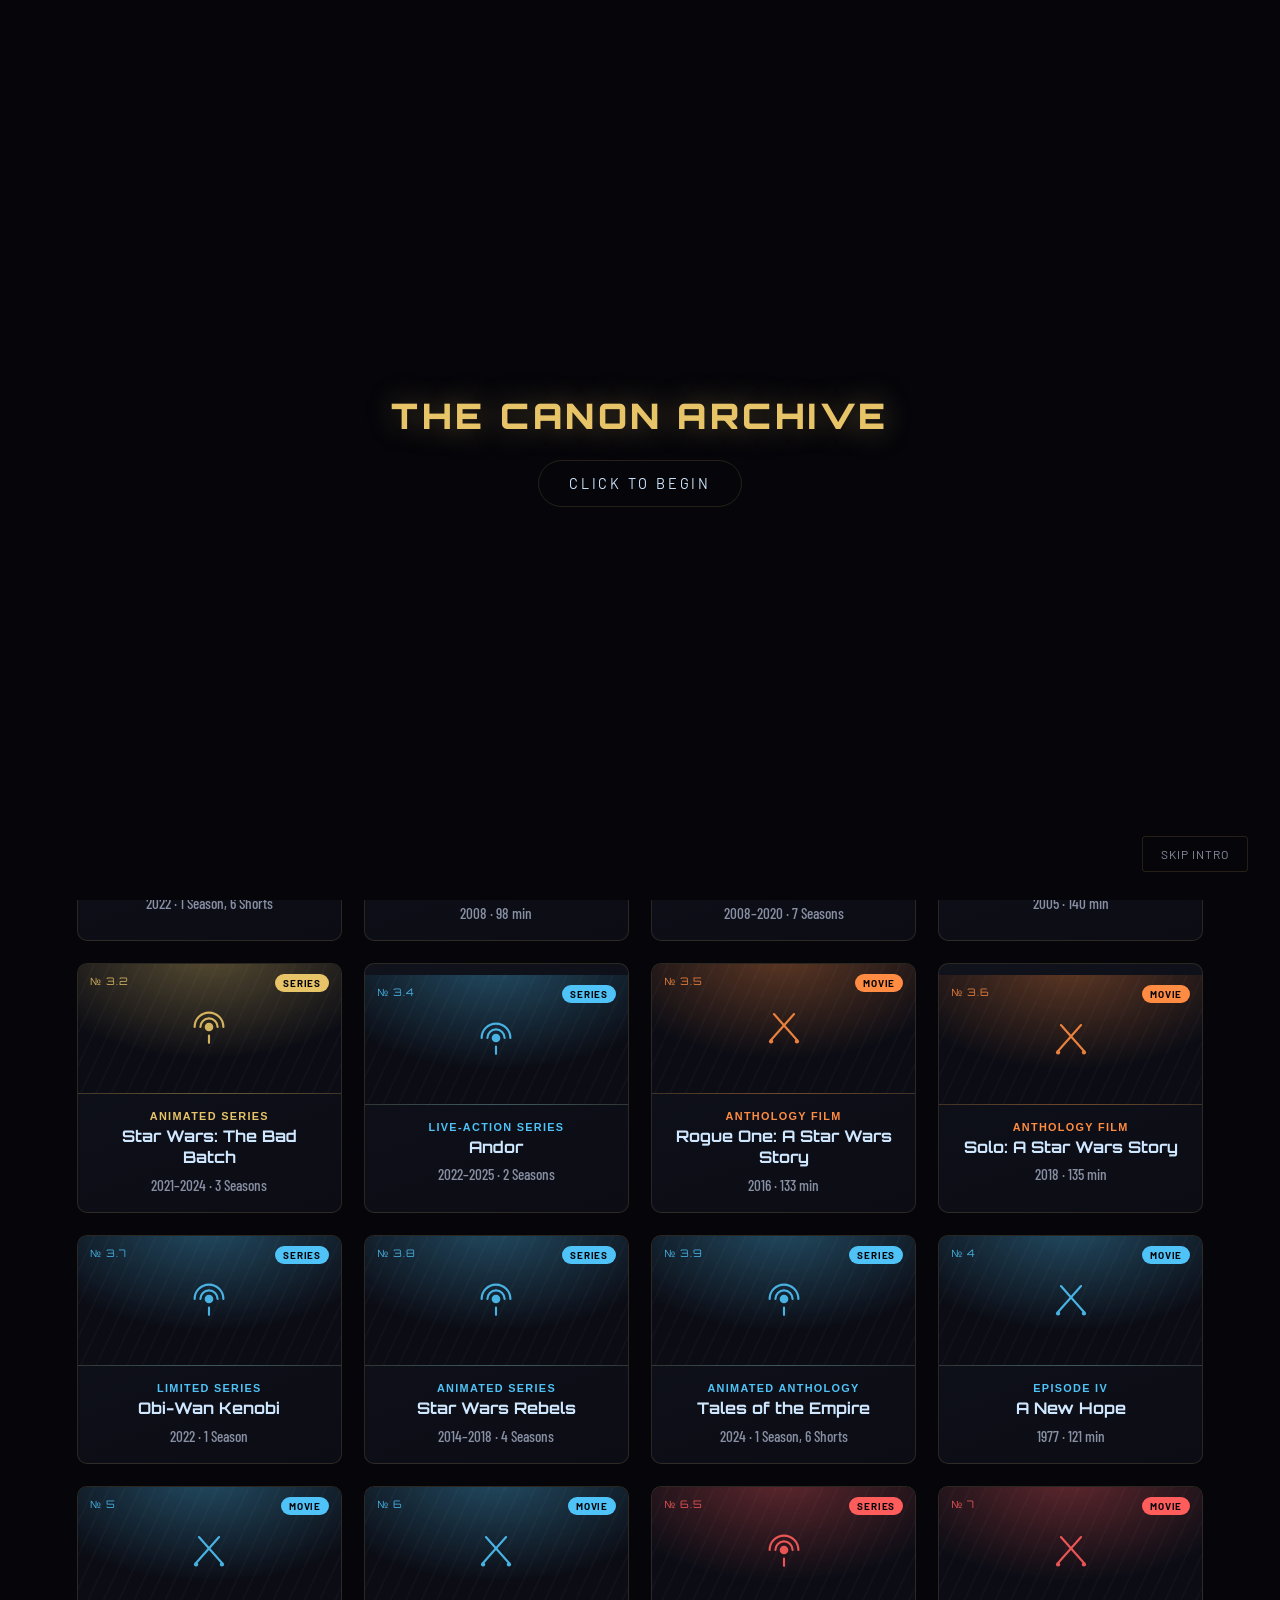
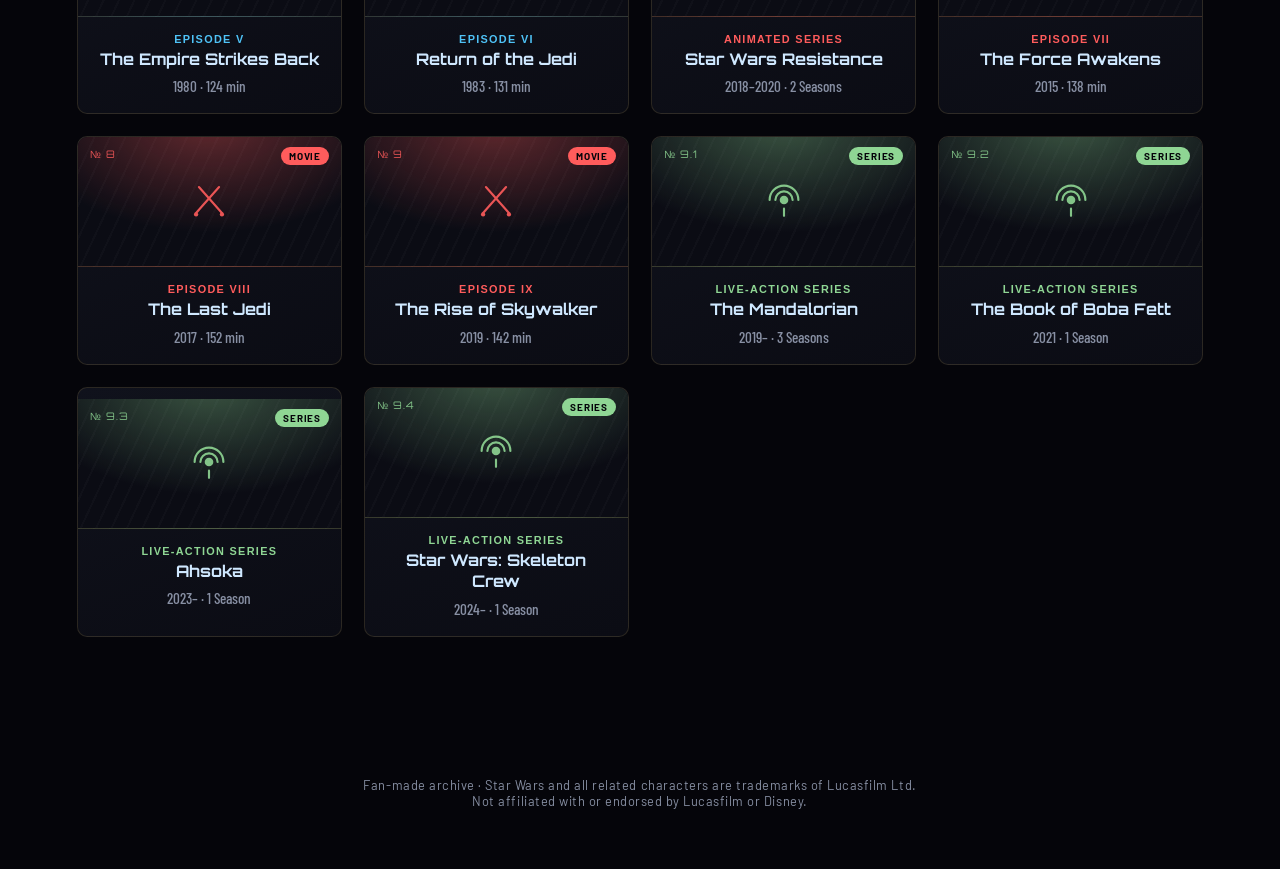
==== index.html @ 697b6c73 "Add files via upload" ====
<!DOCTYPE html>
<html lang="en">
<head>
<meta charset="UTF-8">
<meta name="viewport" content="width=device-width, initial-scale=1.0">
<title>The Canon Archive — A Complete Star Wars Chronicle</title>
<meta name="description" content="Every canon Star Wars film and series, in one archive.">
<link rel="preconnect" href="https://fonts.googleapis.com">
<link rel="preconnect" href="https://fonts.gstatic.com" crossorigin>
<link href="https://fonts.googleapis.com/css2?family=Orbitron:wght@600;700;900&family=Barlow+Condensed:wght@500;600;700&family=Barlow:wght@400;500;600;700&display=swap" rel="stylesheet">
<link rel="stylesheet" href="style.css">
</head>
<body>

<div id="starfield" aria-hidden="true"></div>

<!-- Opening crawl -->
<div id="crawl-screen" role="presentation">
  <div id="begin-prompt" role="button" tabindex="0" aria-label="Click to begin">
    <div class="begin-prompt-inner">
      <span class="begin-prompt-title">THE CANON ARCHIVE</span>
      <span class="begin-prompt-cta">Click to Begin</span>
    </div>
  </div>
  <div class="crawl-logo">
    A LONG TIME AGO, CATALOGUED IN A DATABASE FAR, FAR AWAY
    <span>EPISODES · STORIES · CHRONICLES</span>
  </div>
  <div class="crawl-viewport">
    <div class="crawl-text">
      <h2>THE CANON ARCHIVE</h2>
      <p>
        For nearly five decades, one saga has spread across generations —
        from a single desert farm boy to a galaxy of rebels, smugglers,
        clones, and Jedi.
      </p>
      <p>
        This archive gathers every film and series recognized as official
        canon: the nine chapters of the Skywalker Saga, the anthology
        films that widen the frame, and the animated and live-action
        series that fill in the spaces between.
      </p>
      <p>
        Old myths and forgotten timelines are set aside. Only the
        current, official record remains.
      </p>
      <p>
        Browse by era. Filter by format. Click any entry for its
        full chronicle.
      </p>
      <p>
        The Archive awaits...
      </p>
    </div>
  </div>
  <button id="skip-crawl">Skip Intro</button>
  <audio id="theme-audio" src="media/swmt.mp3" preload="auto"></audio>
</div>

<header class="site-header">
  <h1 class="site-title">THE CANON ARCHIVE</h1>
  <div class="site-subtitle">Every Film &amp; Series · Official Canon Only</div>
  <div class="header-rule"></div>
</header>

<div class="controls" id="filters"></div>
<p id="result-count" style="text-align:center; color:var(--muted); font-family:var(--font-ui); font-size:0.8rem; margin:6px 0 0;"></p>

<main>
  <div class="grid" id="grid"></div>
</main>

<div id="modal-overlay" tabindex="-1">
  <div class="modal" id="modal-content" role="dialog" aria-modal="true"></div>
</div>

<footer>
  Fan-made archive · Star Wars and all related characters are trademarks of Lucasfilm Ltd.<br>
  Not affiliated with or endorsed by Lucasfilm or Disney.
</footer>

<script src="data.js"></script>
<script src="script.js"></script>
</body>
</html>
---- style.css ----
/* =========================================================
   STAR WARS CANON ARCHIVE — STYLE
   Palette: void black, imperial gold, saber blue/red, rebel orange
   Display face: Orbitron (tech/legend feel)
   Body face: Barlow Condensed (clean, high-contrast readability)
   ========================================================= */

:root {
  --void: #05050a;
  --void-2: #0b0c14;
  --panel: #10121c;
  --panel-line: rgba(232, 196, 104, 0.14);
  --gold: #e8c468;
  --gold-bright: #ffe08a;
  --ice: #cfe8ff;
  --muted: #8890a4;
  --saber-blue: #4fc3f7;
  --saber-red: #ff5c5c;
  --rebel-orange: #ff8c42;

  --font-display: 'Orbitron', sans-serif;
  --font-body: 'Barlow Condensed', sans-serif;
  --font-ui: 'Barlow', sans-serif;
}

* { box-sizing: border-box; }
html { scroll-behavior: smooth; }

body {
  margin: 0;
  background: var(--void);
  color: var(--ice);
  font-family: var(--font-ui);
  min-height: 100vh;
  overflow-x: hidden;
}

/* -------------------- Starfield -------------------- */
#starfield {
  position: fixed;
  inset: 0;
  z-index: -2;
  background: var(--void);
}
#starfield::before,
#starfield::after {
  content: "";
  position: absolute;
  inset: -200px;
  background-image:
    radial-gradient(1.5px 1.5px at 20px 30px, #fff, transparent),
    radial-gradient(1px 1px at 90px 150px, #fff, transparent),
    radial-gradient(1.5px 1.5px at 160px 60px, #cfe8ff, transparent),
    radial-gradient(1px 1px at 230px 200px, #fff, transparent),
    radial-gradient(1.5px 1.5px at 300px 100px, #fff, transparent),
    radial-gradient(1px 1px at 340px 260px, #cfe8ff, transparent),
    radial-gradient(1.5px 1.5px at 400px 40px, #fff, transparent),
    radial-gradient(1px 1px at 60px 220px, #fff, transparent);
  background-repeat: repeat;
  background-size: 420px 420px;
  opacity: 0.55;
  animation: drift 140s linear infinite;
}
#starfield::after {
  background-size: 620px 620px;
  opacity: 0.3;
  animation-duration: 220s;
  animation-direction: reverse;
}
@keyframes drift {
  from { transform: translateY(0); }
  to   { transform: translateY(-1200px); }
}

/* -------------------- Click-to-begin gate -------------------- */
#begin-prompt {
  position: absolute;
  inset: 0;
  z-index: 5;
  display: flex;
  align-items: center;
  justify-content: center;
  background: var(--void);
  cursor: pointer;
  transition: opacity 0.6s ease;
}
#begin-prompt.hidden {
  opacity: 0;
  pointer-events: none;
}
.begin-prompt-inner {
  display: flex;
  flex-direction: column;
  align-items: center;
  gap: 22px;
  text-align: center;
}
.begin-prompt-title {
  font-family: var(--font-display);
  font-weight: 900;
  letter-spacing: 0.1em;
  font-size: clamp(1.3rem, 4vw, 2.2rem);
  color: var(--gold);
  text-shadow: 0 0 30px rgba(232,196,104,0.4);
}
.begin-prompt-cta {
  font-family: var(--font-ui);
  letter-spacing: 0.2em;
  text-transform: uppercase;
  font-size: 0.9rem;
  color: var(--ice);
  border: 1px solid var(--panel-line);
  padding: 14px 30px;
  border-radius: 30px;
  animation: pulseGlow 2.2s ease-in-out infinite;
}
@keyframes pulseGlow {
  0%, 100% { border-color: var(--panel-line); color: var(--ice); }
  50% { border-color: var(--gold); color: var(--gold); }
}

/* Crawl elements stay dormant until .playing is added (on click) */
.crawl-logo {
  animation: none;
}
#crawl-screen.playing .crawl-logo {
  animation: logoFade 3s ease-in 0.3s forwards;
}
.crawl-text {
  animation: none;
  bottom: -10%;
}
#crawl-screen.playing .crawl-text {
  animation: crawlUp 19s linear 3.4s 1;
}

/* -------------------- Opening Crawl -------------------- */
#crawl-screen {
  position: fixed;
  inset: 0;
  z-index: 100;
  background: var(--void);
  display: flex;
  align-items: center;
  justify-content: center;
  overflow: hidden;
  transition: opacity 0.9s ease;
}
#crawl-screen.hidden {
  opacity: 0;
  pointer-events: none;
}
.crawl-logo {
  position: absolute;
  top: 14%;
  left: 50%;
  transform: translateX(-50%);
  font-family: var(--font-display);
  font-weight: 900;
  letter-spacing: 0.12em;
  font-size: clamp(1.4rem, 4vw, 2.4rem);
  color: var(--gold);
  text-align: center;
  opacity: 0;
  text-shadow: 0 0 30px rgba(232,196,104,0.5);
}
.crawl-logo span {
  display: block;
  font-size: 0.4em;
  letter-spacing: 0.5em;
  color: var(--muted);
  margin-top: 0.6em;
}
@keyframes logoFade {
  0% { opacity: 0; }
  20% { opacity: 1; }
  80% { opacity: 1; }
  100% { opacity: 0; }
}
.crawl-viewport {
  position: absolute;
  bottom: 0;
  width: 100%;
  height: 75%;
  overflow: hidden;
  perspective: 400px;
  perspective-origin: 50% 100%;
}
.crawl-text {
  position: absolute;
  bottom: -10%;
  left: 50%;
  width: 46%;
  transform-origin: 50% 100%;
  transform: translateX(-50%) rotateX(25deg);
  text-align: center;
  color: var(--gold);
  font-family: var(--font-display);
  font-weight: 700;
  line-height: 1.9;
}
.crawl-text h2 {
  font-size: clamp(1rem, 2vw, 1.3rem);
  letter-spacing: 0.08em;
  margin: 2em 0 1em;
}
.crawl-text p {
  font-family: var(--font-body);
  font-size: clamp(1.1rem, 2.4vw, 1.6rem);
  font-weight: 600;
  letter-spacing: 0.02em;
  margin: 0 0 2.2em;
}
@keyframes crawlUp {
  0%   { bottom: -10%; }
  100% { bottom: 165%; }
}
#skip-crawl {
  position: absolute;
  bottom: 28px;
  right: 32px;
  z-index: 101;
  background: transparent;
  border: 1px solid var(--panel-line);
  color: var(--muted);
  font-family: var(--font-ui);
  letter-spacing: 0.08em;
  padding: 10px 18px;
  border-radius: 3px;
  cursor: pointer;
  text-transform: uppercase;
  font-size: 0.75rem;
  transition: all 0.2s ease;
}
#skip-crawl:hover, #skip-crawl:focus-visible {
  border-color: var(--gold);
  color: var(--gold);
}

/* -------------------- Header -------------------- */
header.site-header {
  padding: 90px 6vw 40px;
  text-align: center;
  position: relative;
}
.site-title {
  font-family: var(--font-display);
  font-weight: 900;
  font-size: clamp(2.2rem, 6vw, 4.2rem);
  letter-spacing: 0.06em;
  color: var(--gold);
  margin: 0;
  text-shadow: 0 0 40px rgba(232,196,104,0.35);
}
.site-subtitle {
  font-family: var(--font-body);
  font-weight: 500;
  letter-spacing: 0.35em;
  text-transform: uppercase;
  color: var(--muted);
  font-size: clamp(0.7rem, 1.5vw, 0.95rem);
  margin-top: 14px;
}
.header-rule {
  width: 120px;
  height: 2px;
  margin: 28px auto 0;
  background: linear-gradient(90deg, transparent, var(--gold), transparent);
}

/* -------------------- Filters -------------------- */
.controls {
  max-width: 1100px;
  margin: 0 auto;
  padding: 0 6vw 10px;
  display: flex;
  flex-wrap: wrap;
  gap: 10px;
  justify-content: center;
}
.filter-btn {
  font-family: var(--font-ui);
  background: var(--panel);
  border: 1px solid var(--panel-line);
  color: var(--muted);
  padding: 9px 18px;
  border-radius: 30px;
  cursor: pointer;
  font-size: 0.82rem;
  letter-spacing: 0.04em;
  transition: all 0.2s ease;
}
.filter-btn:hover { color: var(--ice); border-color: var(--gold); }
.filter-btn.active {
  background: var(--gold);
  color: #1a1305;
  border-color: var(--gold);
  font-weight: 700;
}

/* -------------------- Grid -------------------- */
main {
  max-width: 1300px;
  margin: 0 auto;
  padding: 30px 6vw 100px;
}
.grid {
  display: grid;
  grid-template-columns: repeat(auto-fill, minmax(230px, 1fr));
  gap: 22px;
}
.card {
  background: linear-gradient(160deg, var(--panel), var(--void-2));
  border: 1px solid var(--panel-line);
  border-radius: 10px;
  padding: 0;
  cursor: pointer;
  overflow: hidden;
  position: relative;
  transition: transform 0.25s ease, border-color 0.25s ease, box-shadow 0.25s ease;
}
.card:hover, .card:focus-visible {
  transform: translateY(-6px);
  border-color: var(--card-color, var(--gold));
  box-shadow: 0 14px 32px -12px rgba(0,0,0,0.6), 0 0 0 1px var(--card-color, var(--gold)) inset;
}
.card-art {
  height: 130px;
  position: relative;
  display: flex;
  align-items: center;
  justify-content: center;
  background:
    radial-gradient(120% 140% at 50% -10%, color-mix(in srgb, var(--card-color) 35%, transparent), transparent 60%),
    repeating-linear-gradient(115deg, rgba(255,255,255,0.02) 0 2px, transparent 2px 14px),
    var(--void-2);
  border-bottom: 1px solid var(--panel-line);
}
.card-art svg { width: 46px; height: 46px; opacity: 0.9; }
.card-order {
  position: absolute;
  top: 10px;
  left: 12px;
  font-family: var(--font-display);
  font-size: 0.65rem;
  letter-spacing: 0.1em;
  color: var(--card-color);
  opacity: 0.85;
}
.card-type-tag {
  position: absolute;
  top: 10px;
  right: 12px;
  font-family: var(--font-ui);
  font-size: 0.62rem;
  text-transform: uppercase;
  letter-spacing: 0.08em;
  color: var(--void);
  background: var(--card-color);
  padding: 3px 8px;
  border-radius: 20px;
  font-weight: 700;
}
.card-body { padding: 16px 16px 18px; }
.card-body .subtitle {
  font-size: 0.68rem;
  text-transform: uppercase;
  letter-spacing: 0.12em;
  color: var(--card-color);
  font-weight: 700;
  margin-bottom: 4px;
}
.card-body h3 {
  font-family: var(--font-display);
  font-size: 1rem;
  line-height: 1.3;
  color: var(--ice);
  margin: 0 0 8px;
}
.card-body .year {
  font-family: var(--font-body);
  color: var(--muted);
  font-size: 0.95rem;
  font-weight: 500;
}

/* -------------------- Modal -------------------- */
#modal-overlay {
  position: fixed;
  inset: 0;
  background: rgba(2,2,6,0.82);
  backdrop-filter: blur(6px);
  display: flex;
  align-items: center;
  justify-content: center;
  z-index: 200;
  opacity: 0;
  pointer-events: none;
  transition: opacity 0.25s ease;
  padding: 20px;
}
#modal-overlay.open { opacity: 1; pointer-events: auto; }
.modal {
  width: min(640px, 100%);
  max-height: 86vh;
  overflow-y: auto;
  background: linear-gradient(170deg, var(--panel), var(--void-2));
  border: 1px solid var(--panel-line);
  border-radius: 14px;
  transform: translateY(20px) scale(0.98);
  transition: transform 0.25s ease;
  position: relative;
}
#modal-overlay.open .modal { transform: translateY(0) scale(1); }
.modal-art {
  height: 160px;
  display: flex;
  align-items: center;
  justify-content: center;
  background:
    radial-gradient(120% 160% at 50% -20%, color-mix(in srgb, var(--card-color) 40%, transparent), transparent 65%),
    var(--void-2);
  border-bottom: 1px solid var(--panel-line);
  border-radius: 14px 14px 0 0;
}
.modal-art svg { width: 64px; height: 64px; }
#modal-close {
  position: absolute;
  top: 14px;
  right: 16px;
  background: rgba(0,0,0,0.4);
  border: 1px solid var(--panel-line);
  color: var(--ice);
  width: 34px;
  height: 34px;
  border-radius: 50%;
  cursor: pointer;
  font-size: 1.1rem;
  line-height: 1;
  z-index: 2;
}
#modal-close:hover { border-color: var(--gold); color: var(--gold); }
.modal-body { padding: 26px 30px 32px; }
.modal-body .subtitle {
  font-size: 0.72rem;
  text-transform: uppercase;
  letter-spacing: 0.15em;
  color: var(--card-color);
  font-weight: 700;
  margin-bottom: 6px;
}
.modal-body h2 {
  font-family: var(--font-display);
  color: var(--gold-bright);
  font-size: clamp(1.3rem, 3vw, 1.8rem);
  margin: 0 0 10px;
  line-height: 1.25;
}
.modal-meta {
  display: flex;
  flex-wrap: wrap;
  gap: 14px;
  font-family: var(--font-body);
  color: var(--muted);
  font-size: 1rem;
  margin-bottom: 18px;
  padding-bottom: 18px;
  border-bottom: 1px solid var(--panel-line);
}
.modal-meta b { color: var(--ice); font-weight: 600; }
.modal-summary {
  font-family: var(--font-body);
  font-size: 1.18rem;
  line-height: 1.6;
  color: var(--ice);
  margin: 0 0 20px;
}
.modal-tags {
  display: flex;
  flex-wrap: wrap;
  gap: 8px;
}
.modal-tags span {
  font-family: var(--font-ui);
  font-size: 0.72rem;
  letter-spacing: 0.05em;
  color: var(--card-color);
  border: 1px solid var(--card-color);
  padding: 5px 12px;
  border-radius: 20px;
}

/* -------------------- Footer -------------------- */
footer {
  text-align: center;
  padding: 40px 20px 60px;
  color: var(--muted);
  font-family: var(--font-ui);
  font-size: 0.8rem;
  letter-spacing: 0.04em;
}

/* -------------------- Utility / a11y -------------------- */
:focus-visible { outline: 2px solid var(--gold); outline-offset: 2px; }

@media (prefers-reduced-motion: reduce) {
  #starfield::before, #starfield::after { animation: none; }
  .crawl-text { animation: none; bottom: 20%; }
  .crawl-logo { animation: none; opacity: 1; }
}

@media (max-width: 640px) {
  header.site-header { padding: 60px 6vw 30px; }
  .modal-body { padding: 22px 20px 26px; }
}
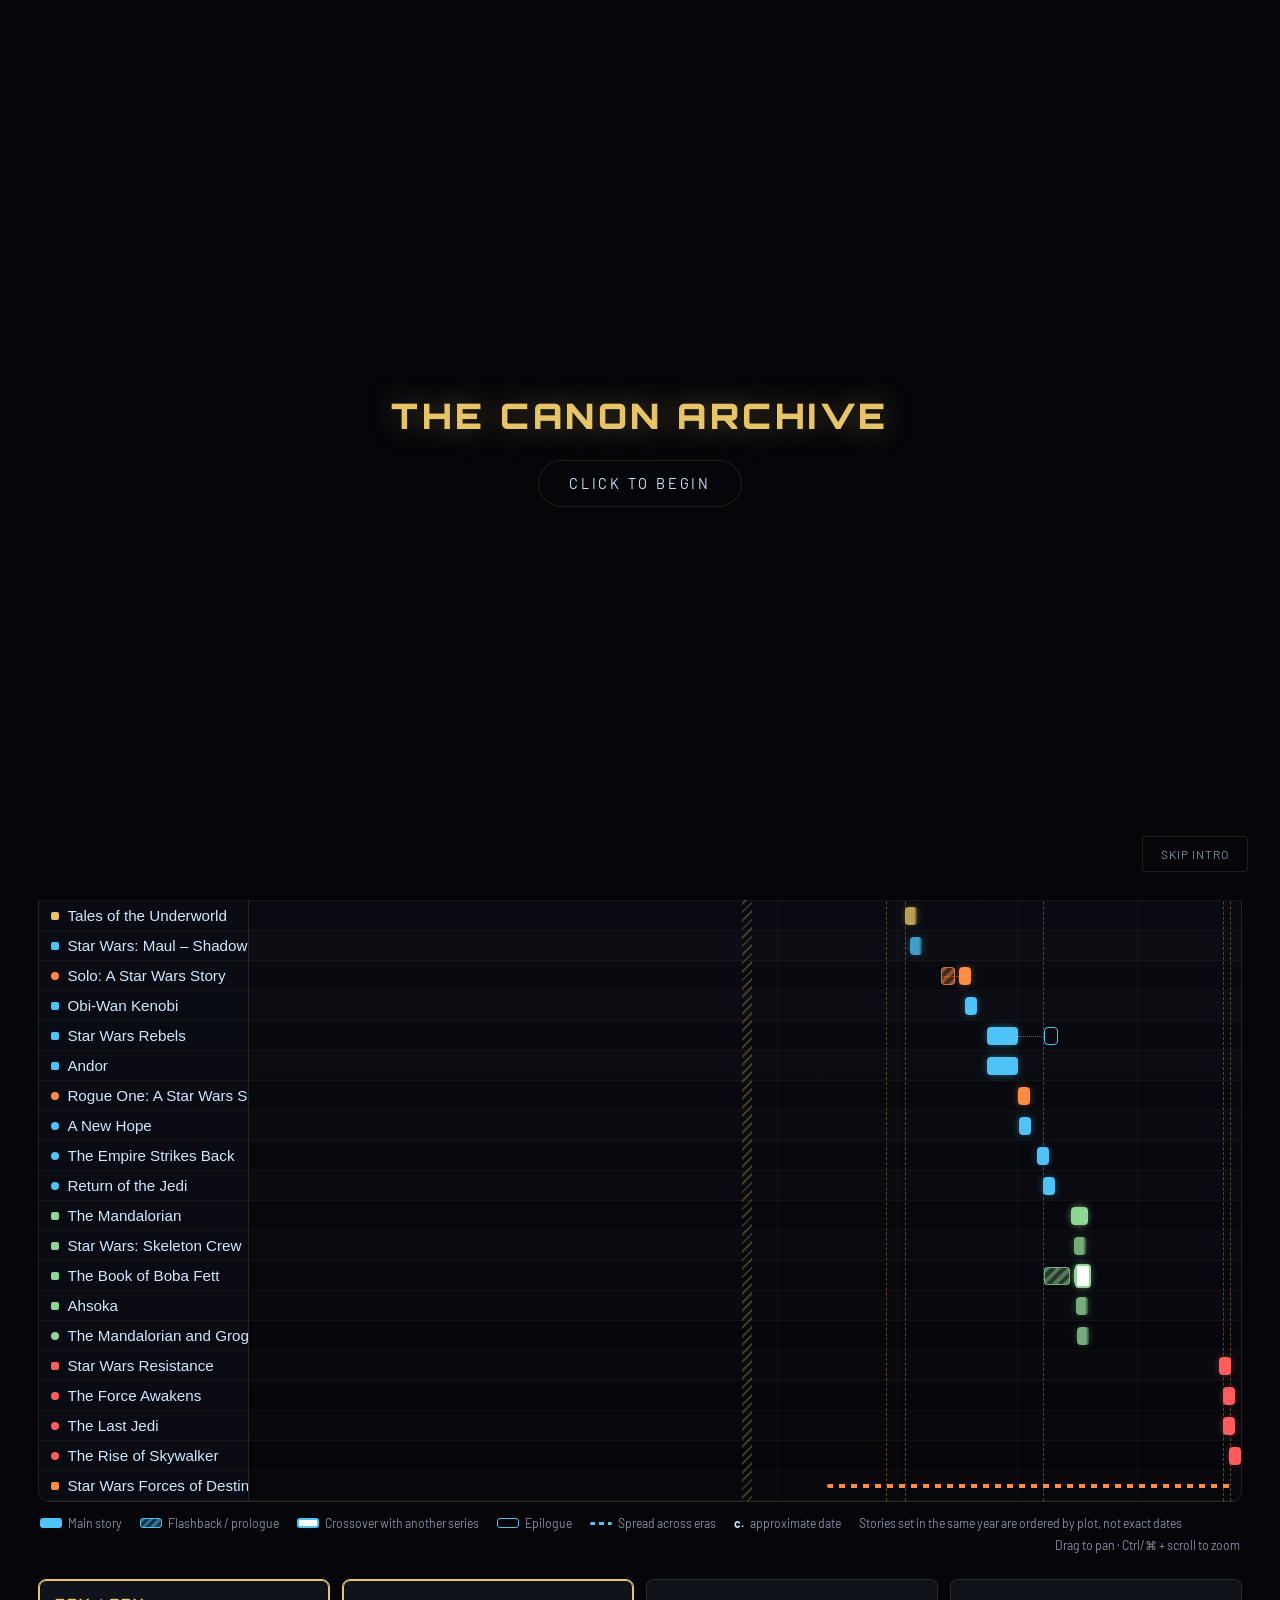
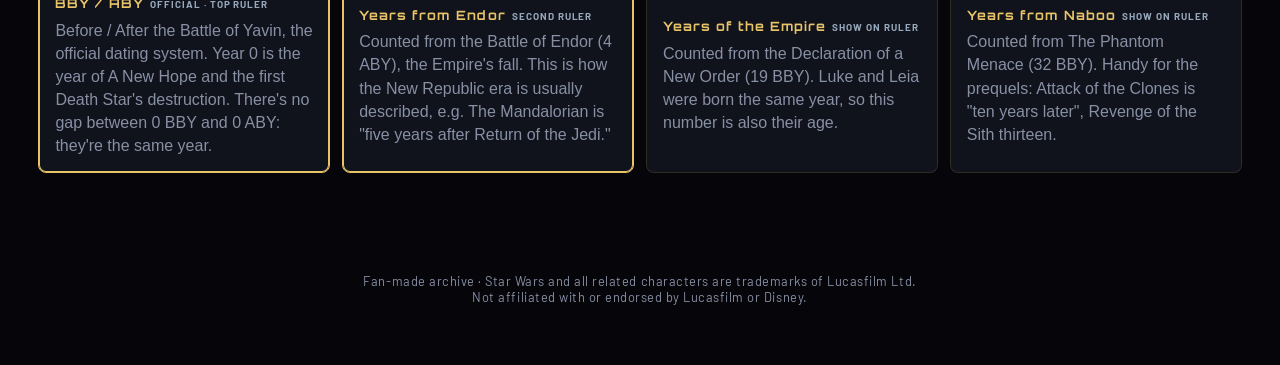
==== commit 799e51e3: "Add in-universe timeline view and fix opening crawl pacing - New Timeline tab (default): one lane pe" ====
--- a/index.html
+++ b/index.html
@@ -27,7 +27,8 @@
     <span>EPISODES · STORIES · CHRONICLES</span>
   </div>
   <div class="crawl-viewport">
-    <div class="crawl-text">
+    <div class="crawl-plane">
+     <div class="crawl-text" id="crawl-text">
       <h2>THE CANON ARCHIVE</h2>
       <p>
         For nearly five decades, one saga has spread across generations —
@@ -45,12 +46,14 @@
         current, official record remains.
       </p>
       <p>
-        Browse by era. Filter by format. Click any entry for its
-        full chronicle.
+        Follow the timeline from the High Republic to the Battle of
+        Exegol, or browse the full archive. Select any entry to open
+        its full chronicle.
       </p>
       <p>
         The Archive awaits...
       </p>
+     </div>
     </div>
   </div>
   <button id="skip-crawl">Skip Intro</button>
@@ -63,12 +66,45 @@
   <div class="header-rule"></div>
 </header>
 
-<div class="controls" id="filters"></div>
-<p id="result-count" style="text-align:center; color:var(--muted); font-family:var(--font-ui); font-size:0.8rem; margin:6px 0 0;"></p>
+<nav class="view-tabs" role="tablist" aria-label="View">
+  <button class="view-tab active" role="tab" data-view="timeline" aria-selected="true">Timeline</button>
+  <button class="view-tab" role="tab" data-view="archive" aria-selected="false">Archive</button>
+</nav>
 
-<main>
-  <div class="grid" id="grid"></div>
-</main>
+<section id="view-timeline" class="view">
+  <div class="tl-toolbar">
+    <div class="tl-presets" id="tl-presets"></div>
+    <div class="tl-zoom">
+      <button id="tl-zoom-out" aria-label="Zoom out">−</button>
+      <input type="range" id="tl-zoom" min="0" max="100" value="30" aria-label="Zoom">
+      <button id="tl-zoom-in" aria-label="Zoom in">+</button>
+    </div>
+  </div>
+  <div class="timeline" id="timeline">
+    <div class="tl-labels" id="tl-labels"></div>
+    <div class="tl-scroll" id="tl-scroll"><div class="tl-canvas" id="tl-canvas"></div></div>
+  </div>
+  <div class="tl-legend">
+    <span><i class="lg lg-main"></i>Main story</span>
+    <span><i class="lg lg-flashback"></i>Flashback / prologue</span>
+    <span><i class="lg lg-crossover"></i>Crossover with another series</span>
+    <span><i class="lg lg-epilogue"></i>Epilogue</span>
+    <span><i class="lg lg-range"></i>Spread across eras</span>
+    <span><b>c.</b> approximate date</span>
+    <span>Stories set in the same year are ordered by plot, not exact dates</span>
+    <span class="tl-hint">Drag to pan · Ctrl/⌘ + scroll to zoom</span>
+  </div>
+  <div class="tl-scales" id="tl-scales"></div>
+  <div id="tl-tip" role="tooltip"></div>
+</section>
+
+<section id="view-archive" class="view" hidden>
+  <div class="controls" id="filters"></div>
+  <p id="result-count" style="text-align:center; color:var(--muted); font-family:var(--font-ui); font-size:0.8rem; margin:6px 0 0;"></p>
+  <main>
+    <div class="grid" id="grid"></div>
+  </main>
+</section>
 
 <div id="modal-overlay" tabindex="-1">
   <div class="modal" id="modal-content" role="dialog" aria-modal="true"></div>
@@ -81,5 +117,6 @@
 
 <script src="data.js"></script>
 <script src="script.js"></script>
+<script src="timeline.js"></script>
 </body>
 </html>
--- a/style.css
+++ b/style.css
@@ -126,13 +126,6 @@
 #crawl-screen.playing .crawl-logo {
   animation: logoFade 3s ease-in 0.3s forwards;
 }
-.crawl-text {
-  animation: none;
-  bottom: -10%;
-}
-#crawl-screen.playing .crawl-text {
-  animation: crawlUp 19s linear 3.4s 1;
-}
 
 /* -------------------- Opening Crawl -------------------- */
 #crawl-screen {
@@ -185,24 +178,38 @@
   overflow: hidden;
   perspective: 400px;
   perspective-origin: 50% 100%;
-}
-.crawl-text {
-  position: absolute;
-  bottom: -10%;
+  /* Text fades out as it recedes toward the top */
+  -webkit-mask-image: linear-gradient(to bottom, transparent 0%, #000 35%);
+  mask-image: linear-gradient(to bottom, transparent 0%, #000 35%);
+}
+/* The tilted "floor" the text slides along. It's as tall as the viewport,
+   hinged at the bottom edge. */
+.crawl-plane {
+  position: absolute;
+  top: 0;
+  bottom: 0;
   left: 50%;
   width: 46%;
   transform-origin: 50% 100%;
   transform: translateX(-50%) rotateX(25deg);
+}
+/* Starts fully below the screen; script.js moves it up at a steady pace. */
+.crawl-text {
+  position: absolute;
+  top: 100%;
+  left: 0;
+  right: 0;
   text-align: center;
   color: var(--gold);
   font-family: var(--font-display);
   font-weight: 700;
   line-height: 1.9;
+  will-change: transform;
 }
 .crawl-text h2 {
   font-size: clamp(1rem, 2vw, 1.3rem);
   letter-spacing: 0.08em;
-  margin: 2em 0 1em;
+  margin: 0 0 1em;
 }
 .crawl-text p {
   font-family: var(--font-body);
@@ -211,10 +218,7 @@
   letter-spacing: 0.02em;
   margin: 0 0 2.2em;
 }
-@keyframes crawlUp {
-  0%   { bottom: -10%; }
-  100% { bottom: 165%; }
-}
+.crawl-text p:last-child { margin-bottom: 0; }
 #skip-crawl {
   position: absolute;
   bottom: 28px;
@@ -490,6 +494,346 @@
   border-radius: 20px;
 }
 
+/* -------------------- View tabs -------------------- */
+.view-tabs {
+  display: flex;
+  justify-content: center;
+  gap: 6px;
+  margin: 0 auto 26px;
+}
+.view-tab {
+  font-family: var(--font-display);
+  font-size: 0.8rem;
+  letter-spacing: 0.14em;
+  text-transform: uppercase;
+  background: transparent;
+  color: var(--muted);
+  border: 1px solid var(--panel-line);
+  padding: 11px 26px;
+  cursor: pointer;
+  transition: all 0.2s ease;
+}
+.view-tab:first-child { border-radius: 30px 0 0 30px; }
+.view-tab:last-child { border-radius: 0 30px 30px 0; }
+.view-tab:hover { color: var(--ice); border-color: var(--gold); }
+.view-tab.active { background: var(--gold); color: #1a1305; border-color: var(--gold); font-weight: 700; }
+
+/* -------------------- Timeline -------------------- */
+#view-timeline {
+  max-width: 1500px;
+  margin: 0 auto;
+  padding: 0 3vw 60px;
+  position: relative;
+}
+.tl-toolbar {
+  display: flex;
+  flex-wrap: wrap;
+  gap: 12px 20px;
+  align-items: center;
+  justify-content: space-between;
+  margin-bottom: 14px;
+}
+.tl-presets { display: flex; flex-wrap: wrap; gap: 8px; }
+.tl-presets button { font-size: 0.78rem; padding: 7px 14px; }
+.tl-zoom { display: flex; align-items: center; gap: 8px; }
+.tl-zoom button {
+  width: 30px; height: 30px; border-radius: 50%;
+  background: var(--panel); color: var(--ice);
+  border: 1px solid var(--panel-line); cursor: pointer; font-size: 1rem;
+}
+.tl-zoom button:hover { border-color: var(--gold); color: var(--gold); }
+.tl-zoom input { width: 160px; accent-color: var(--gold); }
+
+.timeline {
+  display: flex;
+  border: 1px solid var(--panel-line);
+  border-radius: 10px;
+  background: linear-gradient(180deg, rgba(16,18,28,0.92), rgba(5,5,10,0.92));
+  overflow: hidden;
+}
+.tl-labels {
+  flex: 0 0 210px;
+  min-width: 0;
+  border-right: 1px solid var(--panel-line);
+  background: rgba(11,12,20,0.95);
+  position: relative;
+  z-index: 2;
+}
+.tl-row-label {
+  display: flex;
+  align-items: center;
+  gap: 8px;
+  padding: 0 12px;
+  font-family: var(--font-body);
+  font-size: 0.95rem;
+  color: var(--ice);
+  white-space: nowrap;
+  overflow: hidden;
+  text-overflow: ellipsis;
+  border-bottom: 1px solid rgba(232,196,104,0.05);
+  box-sizing: border-box;
+}
+button.tl-row-label {
+  width: 100%;
+  background: none;
+  border-top: 0; border-left: 0; border-right: 0;
+  cursor: pointer;
+  text-align: left;
+}
+button.tl-row-label:hover { color: var(--gold-bright); background: rgba(232,196,104,0.05); }
+.tl-row-label .dot { flex: 0 0 8px; height: 8px; border-radius: 50%; background: var(--c); }
+.tl-row-label .dot.series { border-radius: 2px; }
+.tl-row-label.head {
+  font-family: var(--font-ui);
+  font-size: 0.66rem;
+  letter-spacing: 0.14em;
+  text-transform: uppercase;
+  color: var(--muted);
+}
+.tl-row-label select {
+  font-family: var(--font-ui);
+  font-size: 0.72rem;
+  background: var(--panel);
+  color: var(--ice);
+  border: 1px solid var(--panel-line);
+  border-radius: 4px;
+  padding: 3px 4px;
+  max-width: 100%;
+}
+.tl-scroll {
+  flex: 1;
+  overflow-x: auto;
+  overflow-y: hidden;
+  cursor: grab;
+  scrollbar-color: rgba(232,196,104,0.35) transparent;
+}
+.tl-scroll.dragging { cursor: grabbing; user-select: none; }
+.tl-canvas { position: relative; }
+
+.tl-era {
+  position: absolute;
+  top: 4px;
+  height: 24px;
+  border-radius: 4px;
+  background: color-mix(in srgb, var(--c) 18%, transparent);
+  border: 1px solid color-mix(in srgb, var(--c) 45%, transparent);
+  color: var(--c);
+  font-family: var(--font-ui);
+  font-size: 0.68rem;
+  font-weight: 700;
+  letter-spacing: 0.08em;
+  text-transform: uppercase;
+  display: flex;
+  align-items: center;
+  padding: 0 8px;
+  white-space: nowrap;
+  overflow: hidden;
+  box-sizing: border-box;
+}
+.tl-axis { position: absolute; left: 0; right: 0; border-bottom: 1px solid var(--panel-line); }
+.tl-tick { position: absolute; bottom: 0; width: 1px; background: rgba(207,232,255,0.25); height: 6px; }
+.tl-tick.major { height: 12px; background: rgba(232,196,104,0.6); }
+.tl-tick-label {
+  position: absolute;
+  bottom: 13px;
+  transform: translateX(-50%);
+  font-family: var(--font-body);
+  font-size: 0.82rem;
+  color: var(--ice);
+  white-space: nowrap;
+}
+.tl-axis.secondary .tl-tick-label { color: var(--muted); font-size: 0.75rem; }
+.tl-tick-label.zero { color: var(--gold-bright); font-weight: 700; }
+.tl-break {
+  position: absolute;
+  top: 0; bottom: 0;
+  width: 10px;
+  margin-left: -5px;
+  background: repeating-linear-gradient(135deg, rgba(232,196,104,0.25) 0 2px, transparent 2px 6px);
+  pointer-events: none;
+}
+.tl-grid { position: absolute; top: 0; bottom: 0; width: 1px; background: rgba(207,232,255,0.045); pointer-events: none; }
+.tl-guide {
+  position: absolute;
+  bottom: 0;
+  width: 0;
+  border-left: 1px dashed rgba(232,196,104,0.35);
+  pointer-events: none;
+}
+.tl-event {
+  position: absolute;
+  display: flex;
+  align-items: center;
+  gap: 5px;
+  height: 20px;
+  font-family: var(--font-body);
+  font-size: 0.82rem;
+  color: var(--ice);
+  white-space: nowrap;
+  cursor: default;
+  transform: translateX(-5px);
+}
+.tl-event::before {
+  content: "";
+  flex: 0 0 9px;
+  height: 9px;
+  transform: rotate(45deg);
+  background: var(--gold);
+  box-shadow: 0 0 8px rgba(232,196,104,0.6);
+}
+.tl-event.major { color: var(--gold-bright); font-weight: 600; }
+.tl-event.nolabel span { display: none; }
+.tl-event.flip { flex-direction: row-reverse; transform: translateX(calc(-100% + 5px)); }
+.tl-event-stem { position: absolute; width: 1px; background: rgba(232,196,104,0.3); pointer-events: none; }
+
+.tl-lane { position: absolute; left: 0; right: 0; border-bottom: 1px solid rgba(232,196,104,0.05); }
+.tl-lane:nth-child(even) { background: rgba(255,255,255,0.012); }
+.tl-bar {
+  position: absolute;
+  top: 6px;
+  height: 18px;
+  min-width: 6px;
+  border-radius: 4px;
+  background: var(--c);
+  color: #0a0a10;
+  font-family: var(--font-ui);
+  font-size: 0.68rem;
+  font-weight: 700;
+  line-height: 18px;
+  padding: 0 6px;
+  white-space: nowrap;
+  overflow: hidden;
+  text-overflow: clip;
+  border: 0;
+  cursor: pointer;
+  box-sizing: border-box;
+  box-shadow: 0 0 10px -2px color-mix(in srgb, var(--c) 70%, transparent);
+  transition: filter 0.15s ease;
+}
+.tl-bar:hover, .tl-bar:focus-visible { filter: brightness(1.25); z-index: 3; }
+.tl-bar.flashback {
+  background: repeating-linear-gradient(135deg, color-mix(in srgb, var(--c) 55%, transparent) 0 4px, color-mix(in srgb, var(--c) 25%, transparent) 4px 8px);
+  color: var(--ice);
+  box-shadow: none;
+  border: 1px solid color-mix(in srgb, var(--c) 70%, transparent);
+}
+.tl-bar.epilogue {
+  background: transparent;
+  color: var(--c);
+  border: 1px solid var(--c);
+  box-shadow: none;
+}
+.tl-bar.crossover {
+  top: 3px;
+  height: 24px;
+  line-height: 22px;
+  background: #fff;
+  color: #0a0a10;
+  border: 2px solid var(--c);
+  z-index: 2;
+}
+.tl-bar.range {
+  top: 13px;
+  height: 4px;
+  padding: 0;
+  background: repeating-linear-gradient(90deg, var(--c) 0 6px, transparent 6px 12px);
+  box-shadow: none;
+  color: transparent;
+}
+.tl-bar.approx { opacity: 0.8; }
+.tl-bar.approx:not(.range)::after {
+  content: "";
+  position: absolute;
+  inset: 0;
+  background: linear-gradient(90deg, transparent 75%, rgba(5,5,10,0.6));
+  pointer-events: none;
+}
+.tl-link {
+  position: absolute;
+  top: 15px;
+  height: 0;
+  border-top: 1px dotted color-mix(in srgb, var(--c) 60%, transparent);
+  pointer-events: none;
+}
+
+#tl-tip {
+  position: fixed;
+  z-index: 150;
+  max-width: 300px;
+  background: rgba(11,12,20,0.97);
+  border: 1px solid var(--panel-line);
+  border-radius: 8px;
+  padding: 10px 12px;
+  font-family: var(--font-body);
+  font-size: 0.95rem;
+  color: var(--ice);
+  pointer-events: none;
+  opacity: 0;
+  transition: opacity 0.12s ease;
+  box-shadow: 0 10px 30px -10px rgba(0,0,0,0.8);
+}
+#tl-tip.show { opacity: 1; }
+#tl-tip b { display: block; font-family: var(--font-display); font-size: 0.82rem; color: var(--gold-bright); margin-bottom: 3px; }
+#tl-tip .when { color: var(--gold); font-weight: 600; }
+#tl-tip .alt { color: var(--muted); font-size: 0.85rem; }
+#tl-tip .note { display: block; margin-top: 5px; color: var(--muted); line-height: 1.35; }
+
+.tl-legend {
+  display: flex;
+  flex-wrap: wrap;
+  gap: 8px 18px;
+  margin: 14px 2px 0;
+  font-family: var(--font-ui);
+  font-size: 0.76rem;
+  color: var(--muted);
+  align-items: center;
+}
+.tl-legend span { display: inline-flex; align-items: center; gap: 6px; }
+.tl-legend b { color: var(--ice); }
+.tl-hint { margin-left: auto; }
+.lg { display: inline-block; width: 22px; height: 10px; border-radius: 3px; --c: var(--saber-blue); }
+.lg-main { background: var(--c); }
+.lg-flashback { background: repeating-linear-gradient(135deg, color-mix(in srgb, var(--c) 55%, transparent) 0 3px, color-mix(in srgb, var(--c) 25%, transparent) 3px 6px); border: 1px solid var(--c); }
+.lg-crossover { background: #fff; border: 2px solid var(--c); }
+.lg-epilogue { border: 1px solid var(--c); }
+.lg-range { height: 3px; background: repeating-linear-gradient(90deg, var(--c) 0 5px, transparent 5px 9px); }
+
+.tl-scales {
+  display: grid;
+  grid-template-columns: repeat(auto-fit, minmax(240px, 1fr));
+  gap: 12px;
+  margin-top: 26px;
+}
+.tl-scale {
+  background: var(--panel);
+  border: 1px solid var(--panel-line);
+  border-radius: 8px;
+  padding: 14px 16px;
+  font-family: var(--font-body);
+  font-size: 1rem;
+  line-height: 1.45;
+  color: var(--muted);
+  cursor: pointer;
+  text-align: left;
+  transition: border-color 0.2s ease;
+}
+.tl-scale:hover { border-color: var(--gold); }
+.tl-scale.active { border-color: var(--gold); box-shadow: 0 0 0 1px var(--gold) inset; }
+.tl-scale h4 {
+  margin: 0 0 6px;
+  font-family: var(--font-display);
+  font-size: 0.8rem;
+  letter-spacing: 0.08em;
+  color: var(--gold);
+}
+.tl-scale .tag { font-family: var(--font-ui); font-size: 0.62rem; letter-spacing: 0.1em; text-transform: uppercase; color: var(--ice); opacity: 0.7; margin-left: 6px; }
+
+@media (max-width: 640px) {
+  .tl-labels { flex-basis: 130px; }
+  .tl-row-label { font-size: 0.82rem; padding: 0 8px; }
+  .tl-hint { margin-left: 0; }
+}
+
 /* -------------------- Footer -------------------- */
 footer {
   text-align: center;
@@ -505,11 +849,14 @@
 
 @media (prefers-reduced-motion: reduce) {
   #starfield::before, #starfield::after { animation: none; }
-  .crawl-text { animation: none; bottom: 20%; }
+  .crawl-viewport { -webkit-mask-image: none; mask-image: none; }
+  .crawl-plane { transform: translateX(-50%); }
+  .crawl-text { top: 0; line-height: 1.6; }
   .crawl-logo { animation: none; opacity: 1; }
 }
 
 @media (max-width: 640px) {
+  .crawl-plane { width: 80%; }
   header.site-header { padding: 60px 6vw 30px; }
   .modal-body { padding: 22px 20px 26px; }
 }
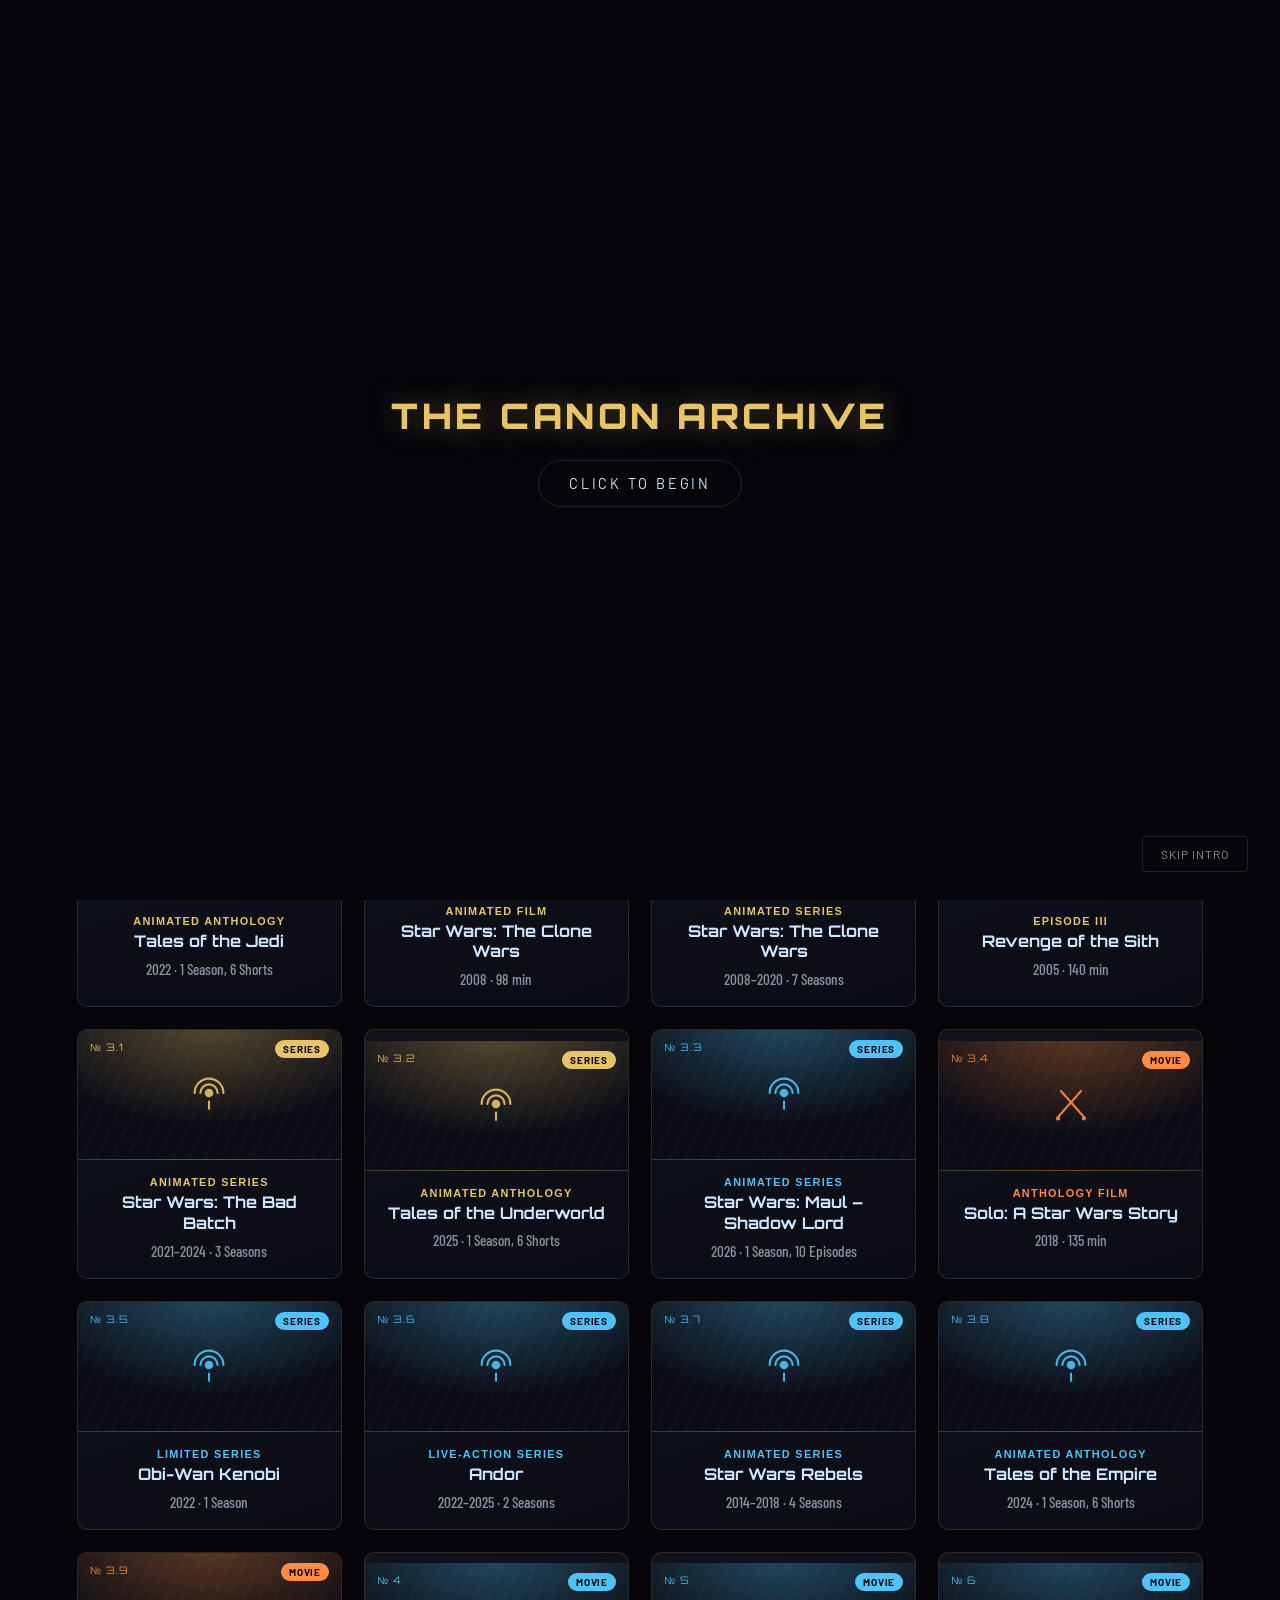
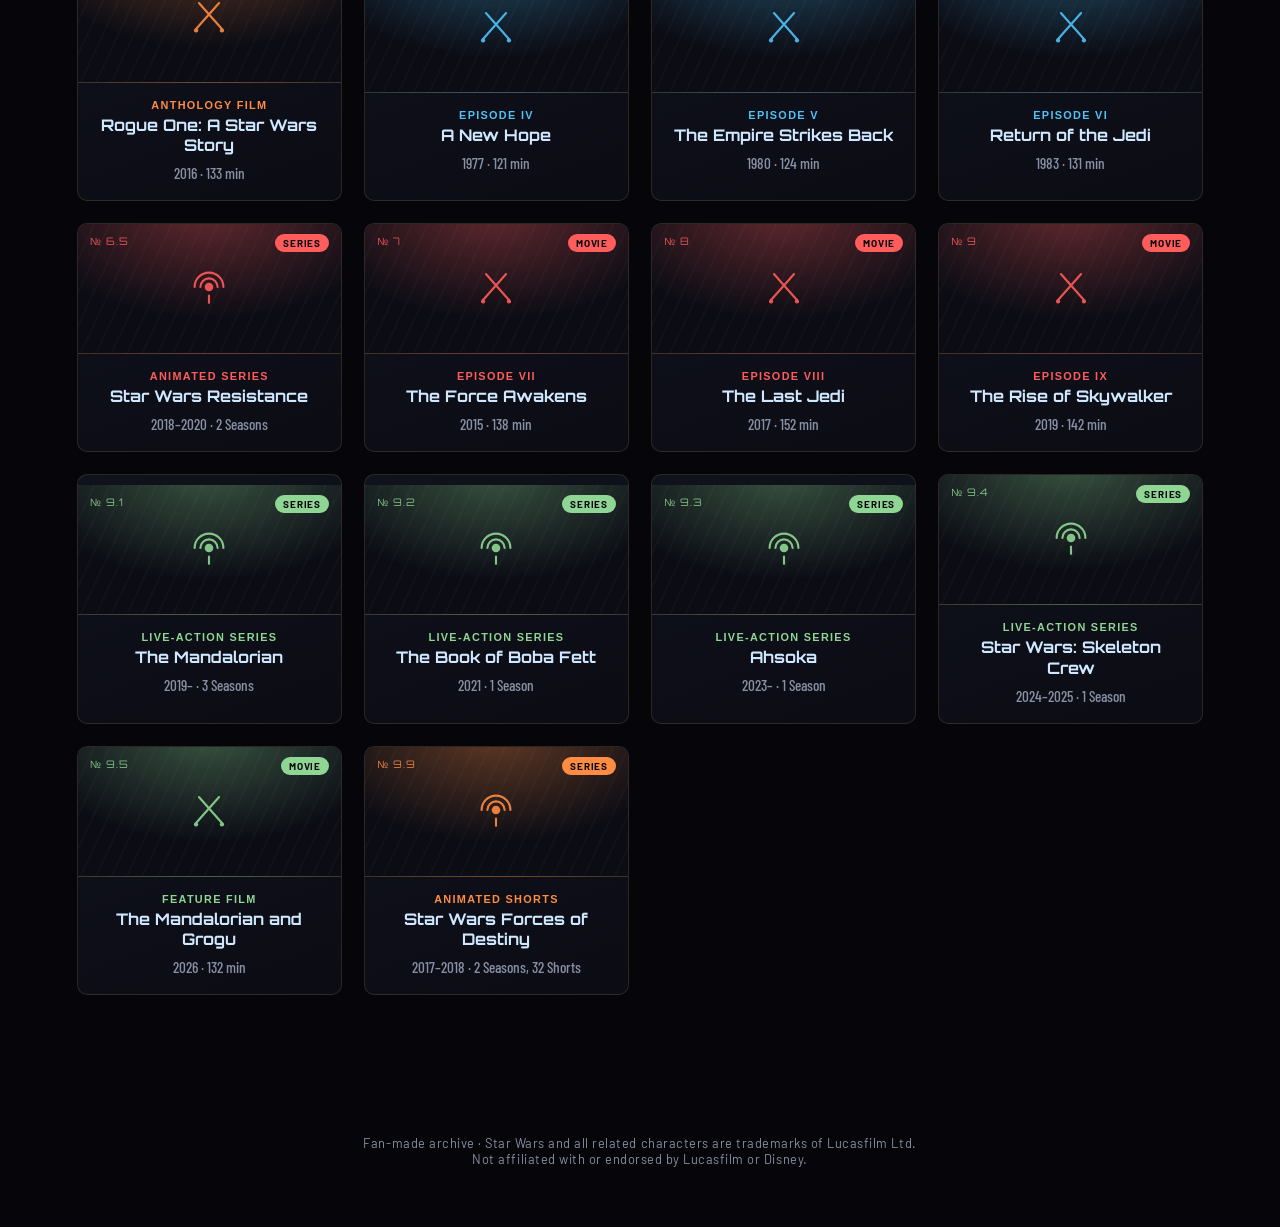
==== commit 6bbb47b1: "Make Archive the landing tab and declutter the timeline - Archive is now the first/default tab, Time" ====
--- a/index.html
+++ b/index.html
@@ -67,21 +67,29 @@
 </header>
 
 <nav class="view-tabs" role="tablist" aria-label="View">
-  <button class="view-tab active" role="tab" data-view="timeline" aria-selected="true">Timeline</button>
-  <button class="view-tab" role="tab" data-view="archive" aria-selected="false">Archive</button>
+  <button class="view-tab active" role="tab" data-view="archive" aria-selected="true">Archive</button>
+  <button class="view-tab" role="tab" data-view="timeline" aria-selected="false">Timeline</button>
 </nav>
 
-<section id="view-timeline" class="view">
+<section id="view-archive" class="view">
+  <div class="controls" id="filters"></div>
+  <p id="result-count" style="text-align:center; color:var(--muted); font-family:var(--font-ui); font-size:0.8rem; margin:6px 0 0;"></p>
+  <main>
+    <div class="grid" id="grid"></div>
+  </main>
+</section>
+
+<section id="view-timeline" class="view" hidden>
   <div class="tl-toolbar">
     <div class="tl-presets" id="tl-presets"></div>
     <div class="tl-zoom">
+      <select id="tl-secondary" aria-label="Second way of counting years"></select>
       <button id="tl-zoom-out" aria-label="Zoom out">−</button>
       <input type="range" id="tl-zoom" min="0" max="100" value="30" aria-label="Zoom">
       <button id="tl-zoom-in" aria-label="Zoom in">+</button>
     </div>
   </div>
   <div class="timeline" id="timeline">
-    <div class="tl-labels" id="tl-labels"></div>
     <div class="tl-scroll" id="tl-scroll"><div class="tl-canvas" id="tl-canvas"></div></div>
   </div>
   <div class="tl-legend">
@@ -92,19 +100,12 @@
     <span><i class="lg lg-range"></i>Spread across eras</span>
     <span><b>c.</b> approximate date</span>
     <span>Stories set in the same year are ordered by plot, not exact dates</span>
-    <span class="tl-hint">Drag to pan · Ctrl/⌘ + scroll to zoom</span>
+    <span class="tl-hint">Click any story for details · Drag to pan · Ctrl/⌘ + scroll to zoom</span>
   </div>
   <div class="tl-scales" id="tl-scales"></div>
   <div id="tl-tip" role="tooltip"></div>
 </section>
 
-<section id="view-archive" class="view" hidden>
-  <div class="controls" id="filters"></div>
-  <p id="result-count" style="text-align:center; color:var(--muted); font-family:var(--font-ui); font-size:0.8rem; margin:6px 0 0;"></p>
-  <main>
-    <div class="grid" id="grid"></div>
-  </main>
-</section>
 
 <div id="modal-overlay" tabindex="-1">
   <div class="modal" id="modal-content" role="dialog" aria-modal="true"></div>
--- a/style.css
+++ b/style.css
@@ -545,63 +545,22 @@
 .tl-zoom input { width: 160px; accent-color: var(--gold); }
 
 .timeline {
-  display: flex;
   border: 1px solid var(--panel-line);
   border-radius: 10px;
   background: linear-gradient(180deg, rgba(16,18,28,0.92), rgba(5,5,10,0.92));
   overflow: hidden;
 }
-.tl-labels {
-  flex: 0 0 210px;
-  min-width: 0;
-  border-right: 1px solid var(--panel-line);
-  background: rgba(11,12,20,0.95);
-  position: relative;
-  z-index: 2;
-}
-.tl-row-label {
-  display: flex;
-  align-items: center;
-  gap: 8px;
-  padding: 0 12px;
-  font-family: var(--font-body);
-  font-size: 0.95rem;
-  color: var(--ice);
-  white-space: nowrap;
-  overflow: hidden;
-  text-overflow: ellipsis;
-  border-bottom: 1px solid rgba(232,196,104,0.05);
-  box-sizing: border-box;
-}
-button.tl-row-label {
-  width: 100%;
-  background: none;
-  border-top: 0; border-left: 0; border-right: 0;
-  cursor: pointer;
-  text-align: left;
-}
-button.tl-row-label:hover { color: var(--gold-bright); background: rgba(232,196,104,0.05); }
-.tl-row-label .dot { flex: 0 0 8px; height: 8px; border-radius: 50%; background: var(--c); }
-.tl-row-label .dot.series { border-radius: 2px; }
-.tl-row-label.head {
-  font-family: var(--font-ui);
-  font-size: 0.66rem;
-  letter-spacing: 0.14em;
-  text-transform: uppercase;
-  color: var(--muted);
-}
-.tl-row-label select {
-  font-family: var(--font-ui);
-  font-size: 0.72rem;
+.tl-zoom select {
+  font-family: var(--font-ui);
+  font-size: 0.78rem;
   background: var(--panel);
   color: var(--ice);
   border: 1px solid var(--panel-line);
-  border-radius: 4px;
-  padding: 3px 4px;
-  max-width: 100%;
+  border-radius: 30px;
+  padding: 6px 10px;
+  margin-right: 8px;
 }
 .tl-scroll {
-  flex: 1;
   overflow-x: auto;
   overflow-y: hidden;
   cursor: grab;
@@ -612,63 +571,61 @@
 
 .tl-era {
   position: absolute;
-  top: 4px;
-  height: 24px;
-  border-radius: 4px;
-  background: color-mix(in srgb, var(--c) 18%, transparent);
-  border: 1px solid color-mix(in srgb, var(--c) 45%, transparent);
+  height: 18px;
+  border-top: 2px solid var(--c);
+  background: linear-gradient(180deg, color-mix(in srgb, var(--c) 14%, transparent), transparent);
   color: var(--c);
   font-family: var(--font-ui);
-  font-size: 0.68rem;
+  font-size: 0.62rem;
   font-weight: 700;
-  letter-spacing: 0.08em;
+  letter-spacing: 0.1em;
   text-transform: uppercase;
-  display: flex;
-  align-items: center;
-  padding: 0 8px;
+  box-sizing: border-box;
+  padding: 3px 8px 0;
   white-space: nowrap;
   overflow: hidden;
-  box-sizing: border-box;
+  text-overflow: ellipsis;
 }
 .tl-axis { position: absolute; left: 0; right: 0; border-bottom: 1px solid var(--panel-line); }
-.tl-tick { position: absolute; bottom: 0; width: 1px; background: rgba(207,232,255,0.25); height: 6px; }
-.tl-tick.major { height: 12px; background: rgba(232,196,104,0.6); }
+.tl-tick { position: absolute; bottom: 0; width: 1px; background: rgba(207,232,255,0.2); height: 5px; }
+.tl-tick.major { height: 9px; background: rgba(232,196,104,0.55); }
 .tl-tick-label {
   position: absolute;
-  bottom: 13px;
+  top: 4px;
   transform: translateX(-50%);
   font-family: var(--font-body);
   font-size: 0.82rem;
+  font-weight: 600;
   color: var(--ice);
   white-space: nowrap;
-}
-.tl-axis.secondary .tl-tick-label { color: var(--muted); font-size: 0.75rem; }
-.tl-tick-label.zero { color: var(--gold-bright); font-weight: 700; }
+  text-align: center;
+  line-height: 1.15;
+}
+.tl-tick-label small { display: block; font-size: 0.72rem; font-weight: 500; color: var(--muted); }
+.tl-tick-label.zero { color: var(--gold-bright); }
 .tl-break {
   position: absolute;
-  top: 0; bottom: 0;
-  width: 10px;
-  margin-left: -5px;
-  background: repeating-linear-gradient(135deg, rgba(232,196,104,0.25) 0 2px, transparent 2px 6px);
+  width: 8px;
+  margin-left: -4px;
+  background: repeating-linear-gradient(135deg, rgba(232,196,104,0.18) 0 2px, transparent 2px 6px);
   pointer-events: none;
 }
-.tl-grid { position: absolute; top: 0; bottom: 0; width: 1px; background: rgba(207,232,255,0.045); pointer-events: none; }
+.tl-grid { position: absolute; width: 1px; background: rgba(207,232,255,0.035); pointer-events: none; }
 .tl-guide {
   position: absolute;
-  bottom: 0;
   width: 0;
-  border-left: 1px dashed rgba(232,196,104,0.35);
+  border-left: 1px dashed rgba(232,196,104,0.22);
   pointer-events: none;
 }
 .tl-event {
   position: absolute;
   display: flex;
   align-items: center;
-  gap: 5px;
+  gap: 6px;
   height: 20px;
   font-family: var(--font-body);
-  font-size: 0.82rem;
-  color: var(--ice);
+  font-size: 0.8rem;
+  color: var(--muted);
   white-space: nowrap;
   cursor: default;
   transform: translateX(-5px);
@@ -679,15 +636,13 @@
   height: 9px;
   transform: rotate(45deg);
   background: var(--gold);
-  box-shadow: 0 0 8px rgba(232,196,104,0.6);
+  opacity: 0.7;
 }
 .tl-event.major { color: var(--gold-bright); font-weight: 600; }
-.tl-event.nolabel span { display: none; }
+.tl-event.major::before { opacity: 1; box-shadow: 0 0 8px rgba(232,196,104,0.6); }
 .tl-event.flip { flex-direction: row-reverse; transform: translateX(calc(-100% + 5px)); }
-.tl-event-stem { position: absolute; width: 1px; background: rgba(232,196,104,0.3); pointer-events: none; }
-
-.tl-lane { position: absolute; left: 0; right: 0; border-bottom: 1px solid rgba(232,196,104,0.05); }
-.tl-lane:nth-child(even) { background: rgba(255,255,255,0.012); }
+
+.tl-story { position: absolute; left: 0; right: 0; height: 30px; }
 .tl-bar {
   position: absolute;
   top: 6px;
@@ -703,14 +658,36 @@
   padding: 0 6px;
   white-space: nowrap;
   overflow: hidden;
-  text-overflow: clip;
   border: 0;
   cursor: pointer;
   box-sizing: border-box;
   box-shadow: 0 0 10px -2px color-mix(in srgb, var(--c) 70%, transparent);
   transition: filter 0.15s ease;
 }
+.tl-bar.named {
+  text-align: left;
+  font-family: var(--font-body);
+  font-size: 0.875rem;
+  font-weight: 600;
+  padding: 0 8px;
+}
 .tl-bar:hover, .tl-bar:focus-visible { filter: brightness(1.25); z-index: 3; }
+.tl-name {
+  position: absolute;
+  top: 5px;
+  height: 20px;
+  padding: 0;
+  background: none;
+  border: 0;
+  font-family: var(--font-body);
+  font-size: 0.875rem;
+  font-weight: 600;
+  color: var(--ice);
+  white-space: nowrap;
+  cursor: pointer;
+}
+.tl-name.film { color: color-mix(in srgb, var(--c) 55%, #fff); }
+.tl-name:hover { color: var(--gold-bright); }
 .tl-bar.flashback {
   background: repeating-linear-gradient(135deg, color-mix(in srgb, var(--c) 55%, transparent) 0 4px, color-mix(in srgb, var(--c) 25%, transparent) 4px 8px);
   color: var(--ice);
@@ -829,8 +806,6 @@
 .tl-scale .tag { font-family: var(--font-ui); font-size: 0.62rem; letter-spacing: 0.1em; text-transform: uppercase; color: var(--ice); opacity: 0.7; margin-left: 6px; }
 
 @media (max-width: 640px) {
-  .tl-labels { flex-basis: 130px; }
-  .tl-row-label { font-size: 0.82rem; padding: 0 8px; }
   .tl-hint { margin-left: 0; }
 }
 
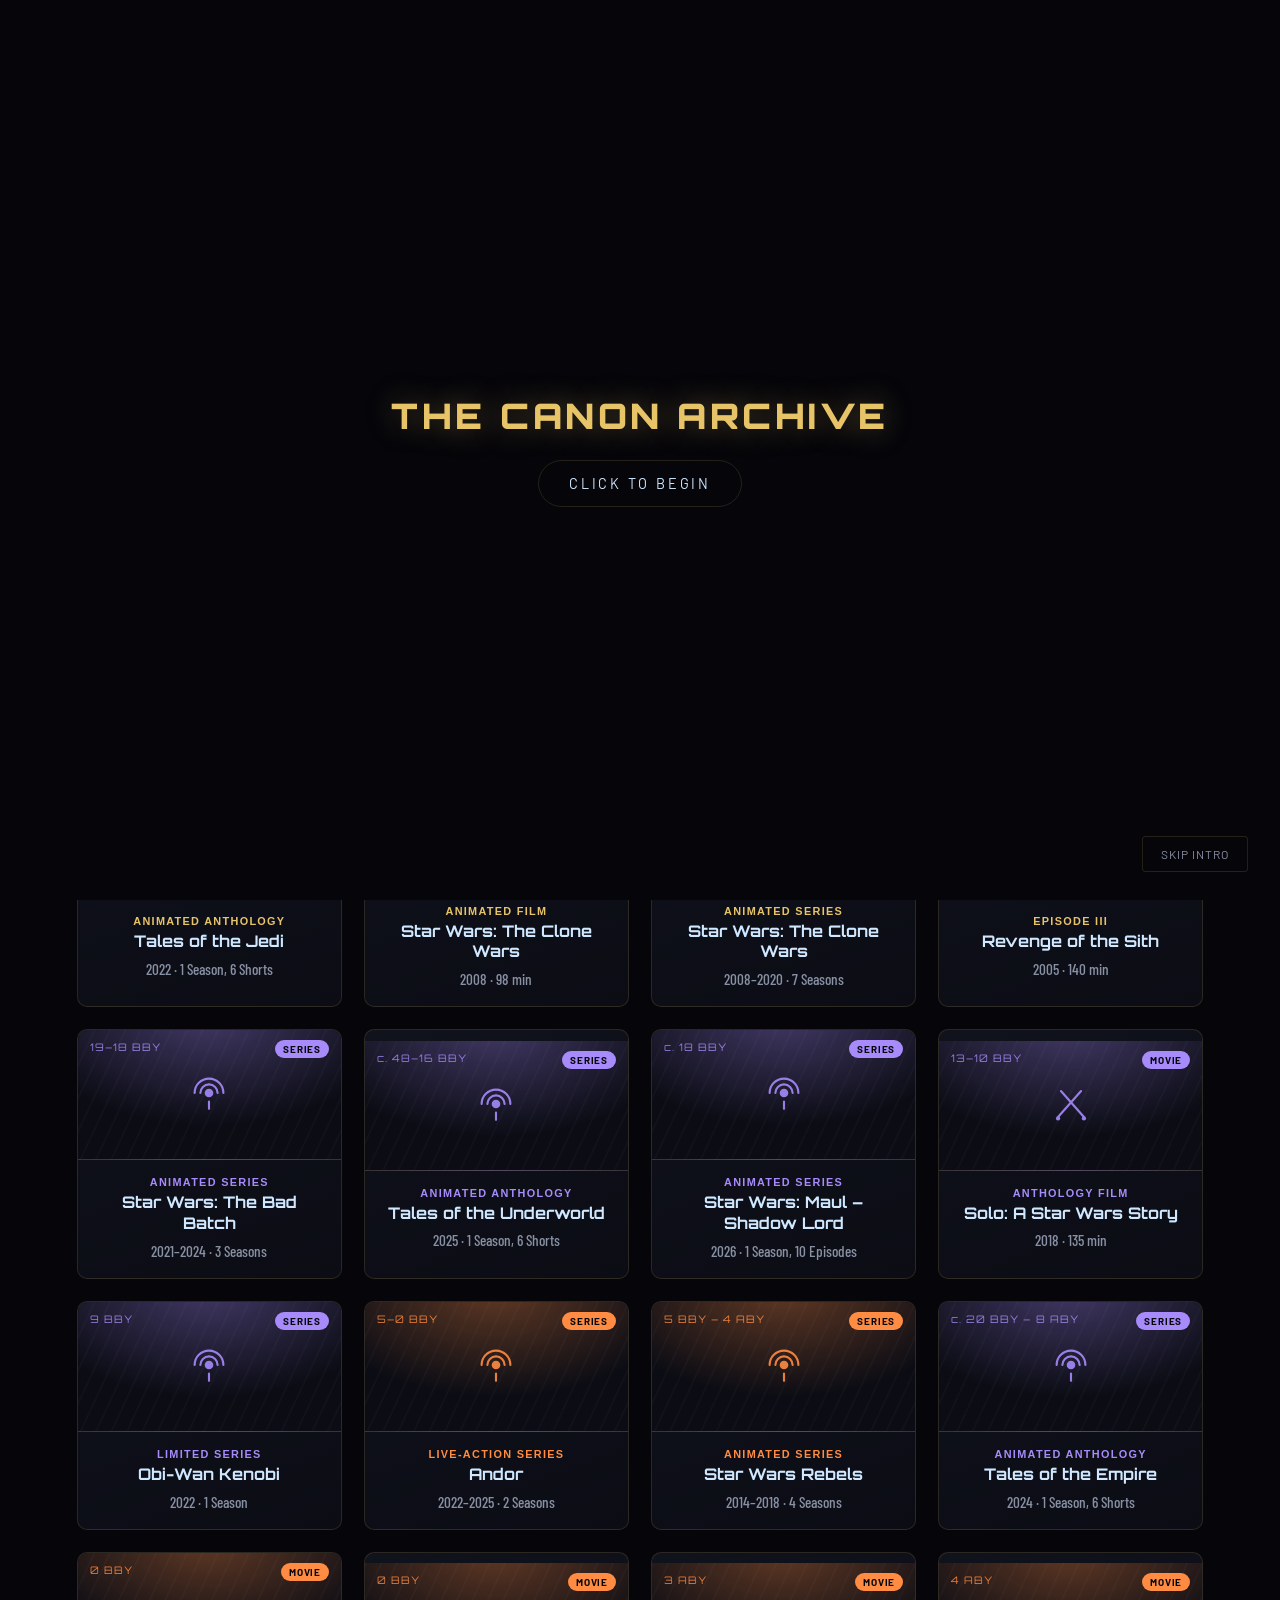
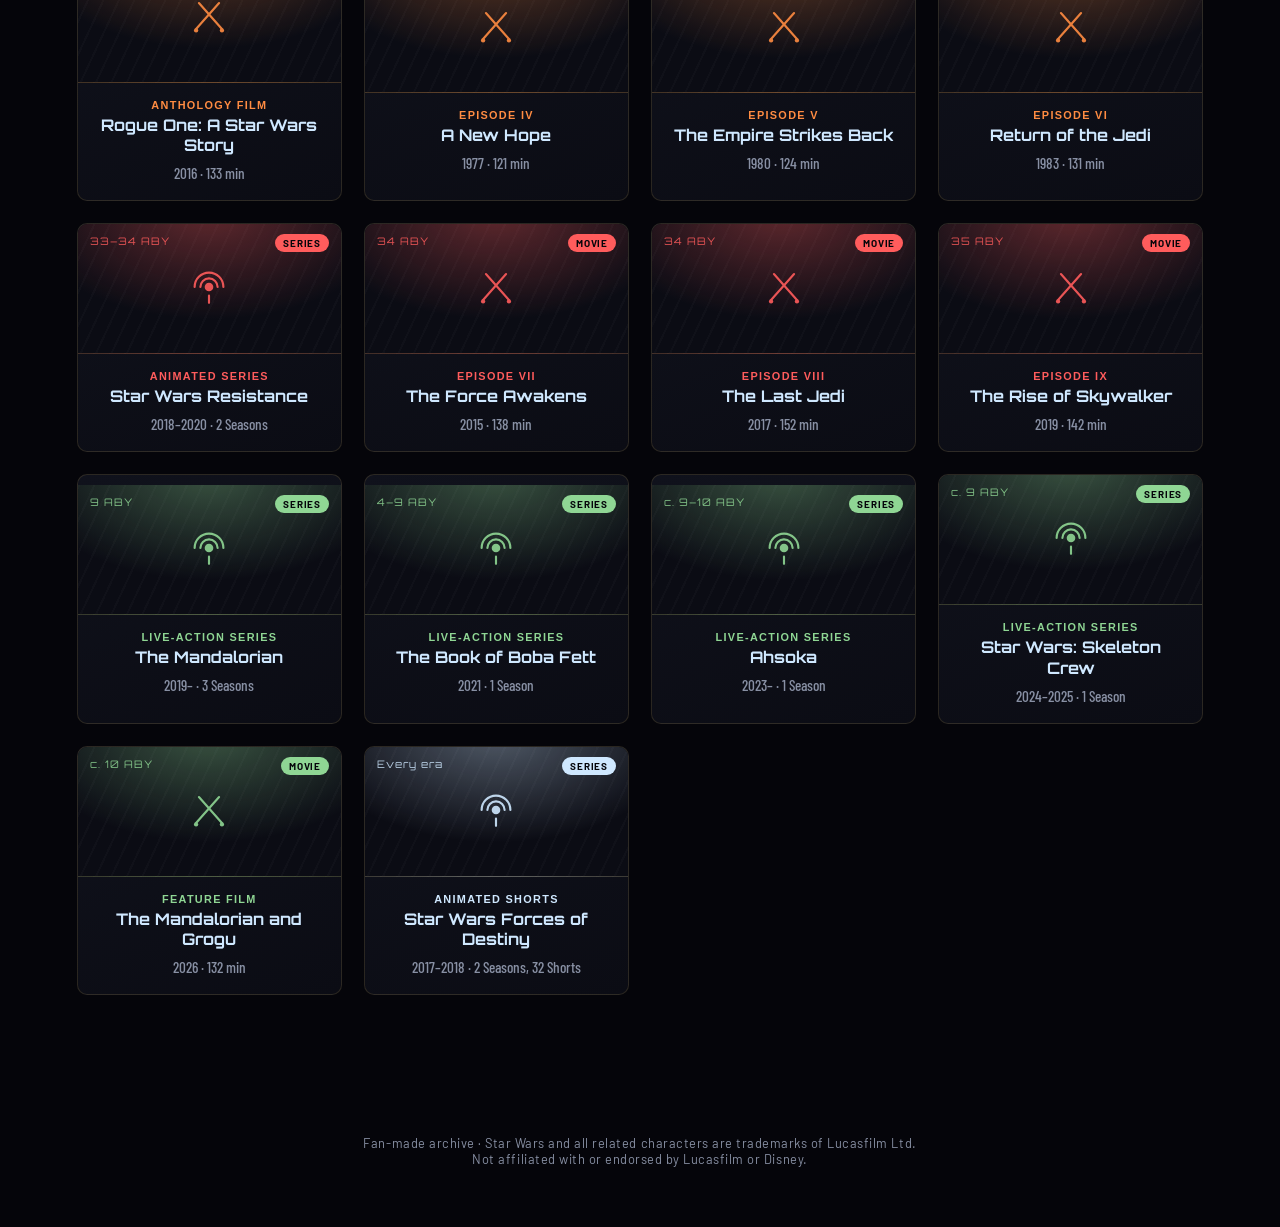
==== commit 6c7c5484: "Link archive to timeline, official eras, intro once, a11y and mobile - Entry popups get a "Show on t" ====
--- a/index.html
+++ b/index.html
@@ -9,6 +9,11 @@
 <link rel="preconnect" href="https://fonts.gstatic.com" crossorigin>
 <link href="https://fonts.googleapis.com/css2?family=Orbitron:wght@600;700;900&family=Barlow+Condensed:wght@500;600;700&family=Barlow:wght@400;500;600;700&display=swap" rel="stylesheet">
 <link rel="stylesheet" href="style.css">
+<script>
+  // Skip the intro on return visits (see script.js). Runs before the page
+  // paints so the crawl screen never flashes up.
+  try { if (localStorage.getItem('sw-crawl-seen')) document.documentElement.classList.add('crawl-seen'); } catch (e) {}
+</script>
 </head>
 <body>
 
@@ -61,6 +66,7 @@
 </div>
 
 <header class="site-header">
+  <button id="replay-intro" class="replay-intro">▶ Replay intro</button>
   <h1 class="site-title">THE CANON ARCHIVE</h1>
   <div class="site-subtitle">Every Film &amp; Series · Official Canon Only</div>
   <div class="header-rule"></div>
@@ -90,7 +96,7 @@
     </div>
   </div>
   <div class="timeline" id="timeline">
-    <div class="tl-scroll" id="tl-scroll"><div class="tl-canvas" id="tl-canvas"></div></div>
+    <div class="tl-scroll" id="tl-scroll" tabindex="0" aria-label="Timeline. Use left and right arrows to pan, plus and minus to zoom."><div class="tl-canvas" id="tl-canvas"></div></div>
   </div>
   <div class="tl-legend">
     <span><i class="lg lg-main"></i>Main story</span>
@@ -100,7 +106,7 @@
     <span><i class="lg lg-range"></i>Spread across eras</span>
     <span><b>c.</b> approximate date</span>
     <span>Stories set in the same year are ordered by plot, not exact dates</span>
-    <span class="tl-hint">Click any story for details · Drag to pan · Ctrl/⌘ + scroll to zoom</span>
+    <span class="tl-hint">Click any story for details · Drag or ←/→ to pan · Ctrl/⌘ + scroll, pinch or +/− to zoom</span>
   </div>
   <div class="tl-scales" id="tl-scales"></div>
   <div id="tl-tip" role="tooltip"></div>
--- a/style.css
+++ b/style.css
@@ -241,7 +241,25 @@
   color: var(--gold);
 }
 
+.crawl-seen #crawl-screen { display: none; }
+
 /* -------------------- Header -------------------- */
+.replay-intro {
+  position: absolute;
+  top: 18px;
+  right: 20px;
+  background: transparent;
+  border: 1px solid var(--panel-line);
+  color: var(--muted);
+  font-family: var(--font-ui);
+  font-size: 0.7rem;
+  letter-spacing: 0.08em;
+  text-transform: uppercase;
+  padding: 7px 12px;
+  border-radius: 20px;
+  cursor: pointer;
+}
+.replay-intro:hover { color: var(--gold); border-color: var(--gold); }
 header.site-header {
   padding: 90px 6vw 40px;
   text-align: center;
@@ -534,6 +552,14 @@
   margin-bottom: 14px;
 }
 .tl-presets { display: flex; flex-wrap: wrap; gap: 8px; }
+@media (max-width: 640px) {
+  /* One swipeable row of presets instead of four wrapped lines */
+  .tl-presets { flex-wrap: nowrap; overflow-x: auto; width: 100%; padding-bottom: 4px; scrollbar-width: none; }
+  .tl-presets button { flex: 0 0 auto; }
+  .tl-zoom { width: 100%; }
+  .tl-zoom input { flex: 1; width: auto; }
+  .replay-intro { top: 12px; right: 12px; }
+}
 .tl-presets button { font-size: 0.78rem; padding: 7px 14px; }
 .tl-zoom { display: flex; align-items: center; gap: 8px; }
 .tl-zoom button {
@@ -567,6 +593,14 @@
   scrollbar-color: rgba(232,196,104,0.35) transparent;
 }
 .tl-scroll.dragging { cursor: grabbing; user-select: none; }
+.tl-scroll { touch-action: pan-x pan-y; }
+.tl-scroll:focus-visible { outline-offset: -2px; }
+.tl-event:focus-visible { outline-offset: 3px; border-radius: 3px; }
+.tl-bar.flash { animation: barFlash 0.8s ease-in-out 3; z-index: 4; }
+@keyframes barFlash {
+  0%, 100% { filter: none; }
+  50% { filter: brightness(1.7); box-shadow: 0 0 0 3px var(--gold-bright), 0 0 18px var(--gold-bright); }
+}
 .tl-canvas { position: relative; }
 
 .tl-era {
@@ -809,6 +843,22 @@
   .tl-hint { margin-left: 0; }
 }
 
+.modal-goto {
+  margin-top: 22px;
+  font-family: var(--font-display);
+  font-size: 0.75rem;
+  letter-spacing: 0.12em;
+  text-transform: uppercase;
+  background: var(--card-color);
+  color: #0a0a10;
+  border: 0;
+  border-radius: 30px;
+  padding: 11px 20px;
+  cursor: pointer;
+  font-weight: 700;
+}
+.modal-goto:hover { filter: brightness(1.15); }
+
 /* -------------------- Footer -------------------- */
 footer {
   text-align: center;
